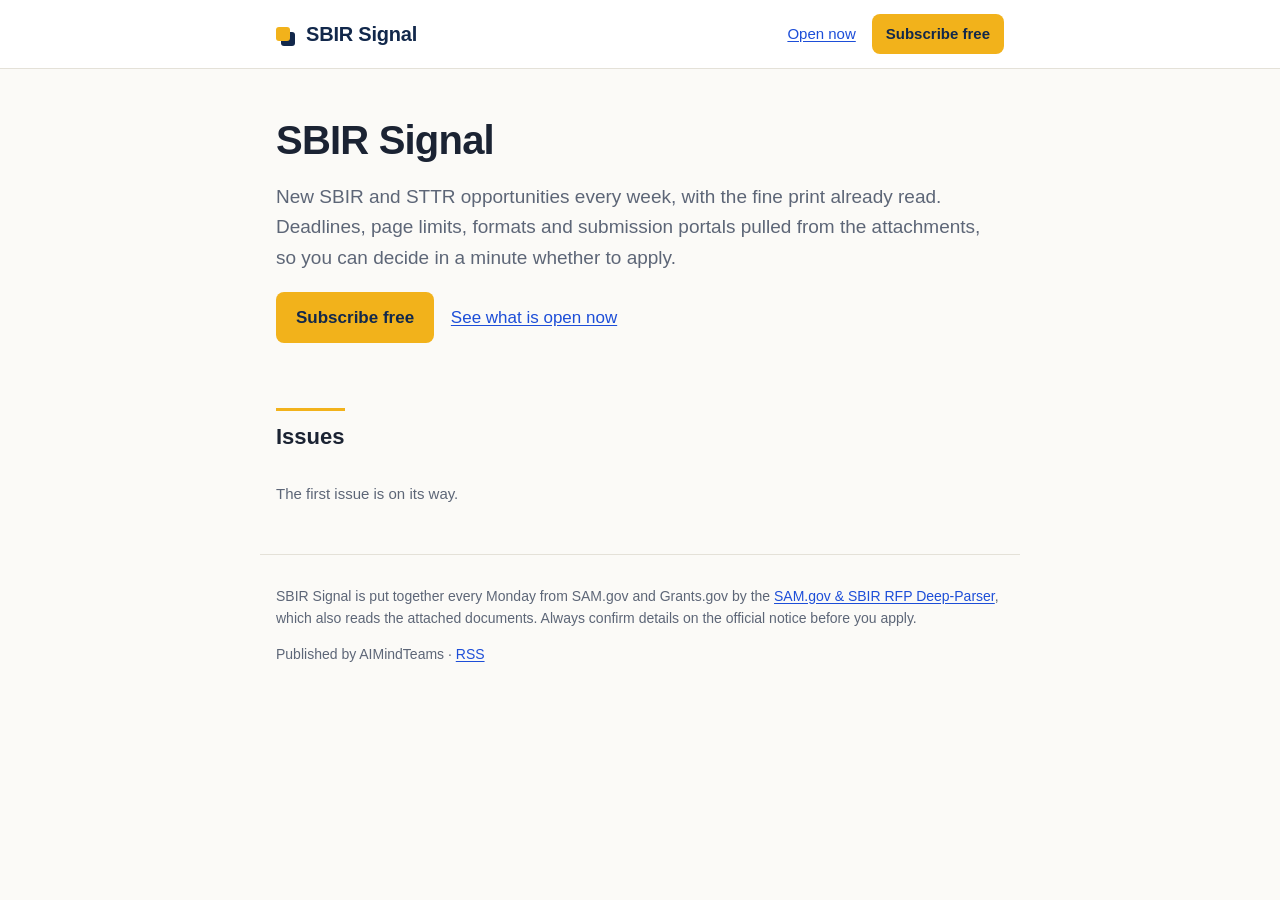
==== docs/index.html @ ce5ea1a1 "Add starter web archive for GitHub Pages Co-Authored-By: Claude Opus 5.5 <noreply@anthropic.com> Cla" ====
<!doctype html>
<html lang="en">
<head>
<meta charset="utf-8">
<meta name="viewport" content="width=device-width, initial-scale=1">
<title>SBIR Signal</title>
<meta name="description" content="New SBIR and STTR opportunities every week, with the fine print already read.">
<link rel="canonical" href="https://aimindteams.github.io/sbir-signal/">
<link rel="alternate" type="application/rss+xml" title="SBIR Signal" href="https://aimindteams.github.io/sbir-signal/feed.xml">
<link rel="stylesheet" href="style.css">
</head>
<body>
<header class="masthead">
  <div class="wrap masthead-row">
    <a class="brand" href="index.html"><span class="mark" aria-hidden="true"></span>SBIR Signal</a>
    <nav>
      <a href="open.html">Open now</a>
      <a class="button" href="https://sbirsignal.substack.com">Subscribe free</a>
    </nav>
  </div>
</header>
<main class="wrap">
<section class="hero">
  <h1>SBIR Signal</h1>
  <p class="lede">New SBIR and STTR opportunities every week, with the fine print already read. Deadlines, page limits, formats and submission portals pulled from the attachments, so you can decide in a minute whether to apply.</p>
  <p><a class="button big" href="https://sbirsignal.substack.com">Subscribe free</a> <a class="link" href="open.html">See what is open now</a></p>
</section>
<section>
  <h2>Issues</h2>
  <p class="muted">The first issue is on its way.</p>
</section>
</main>
<footer class="wrap footer">
  <p>SBIR Signal is put together every Monday from SAM.gov and Grants.gov by the
  <a href="https://apify.com/aimindteams/govcon-rfp-deep-parser">SAM.gov &amp; SBIR RFP Deep-Parser</a>, which also reads the attached documents.
  Always confirm details on the official notice before you apply.</p>
  <p>Published by AIMindTeams · <a href="https://aimindteams.github.io/sbir-signal/feed.xml">RSS</a></p>
</footer>
</body>
</html>
---- docs/style.css ----
:root {
  --bg: #fbfaf7;
  --surface: #ffffff;
  --text: #1b2333;
  --muted: #5d6677;
  --line: #e4e1d8;
  --brand: #12284b;
  --accent: #f2b21b;
  --link: #1d4ed8;
}
@media (prefers-color-scheme: dark) {
  :root {
    --bg: #0f1522;
    --surface: #161e2e;
    --text: #e8ebf2;
    --muted: #9aa3b5;
    --line: #283246;
    --brand: #e8ebf2;
    --accent: #f2b21b;
    --link: #8ab4ff;
  }
}
* { box-sizing: border-box; }
html { -webkit-text-size-adjust: 100%; }
body {
  margin: 0;
  background: var(--bg);
  color: var(--text);
  font: 17px/1.6 -apple-system, BlinkMacSystemFont, "Segoe UI", Roboto, "Helvetica Neue", Arial, sans-serif;
}
a { color: var(--link); text-underline-offset: 2px; }
.wrap { max-width: 760px; margin: 0 auto; padding: 0 16px; }
.masthead { border-bottom: 1px solid var(--line); background: var(--surface); }
.masthead-row { display: flex; align-items: center; justify-content: space-between; gap: 12px; padding-top: 14px; padding-bottom: 14px; flex-wrap: wrap; }
.brand { font-weight: 800; letter-spacing: -0.01em; color: var(--brand); text-decoration: none; font-size: 20px; display: inline-flex; align-items: center; gap: 10px; }
.mark { width: 14px; height: 14px; border-radius: 3px; background: var(--accent); box-shadow: 5px 5px 0 var(--brand); margin-right: 6px; }
nav { display: flex; gap: 16px; align-items: center; font-size: 15px; }
.button { display: inline-block; background: var(--accent); color: #12284b; font-weight: 700; padding: 8px 14px; border-radius: 8px; text-decoration: none; }
.button.big { padding: 12px 20px; font-size: 17px; }
.link { margin-left: 12px; }
h1 { font-size: clamp(28px, 6vw, 40px); line-height: 1.15; letter-spacing: -0.02em; margin: 32px 0 12px; }
h2 { font-size: 22px; margin: 40px 0 12px; padding-top: 8px; border-top: 3px solid var(--accent); display: inline-block; }
h3.group { font-size: 15px; text-transform: uppercase; letter-spacing: 0.08em; color: var(--muted); margin: 28px 0 8px; }
h4 { font-size: 18px; line-height: 1.35; margin: 0 0 4px; }
.kicker { text-transform: uppercase; letter-spacing: 0.1em; font-size: 13px; color: var(--muted); margin: 32px 0 0; }
.kicker + h1 { margin-top: 6px; }
.lede { font-size: 19px; color: var(--muted); }
.muted { color: var(--muted); font-size: 15px; }
.stats { display: flex; gap: 12px; flex-wrap: wrap; padding: 0; list-style: none; margin: 16px 0 0; }
.stats li { background: var(--surface); border: 1px solid var(--line); border-radius: 10px; padding: 10px 14px; font-size: 15px; }
.stats strong { font-size: 22px; display: block; line-height: 1.1; }
.deadlines { list-style: none; padding: 0; margin: 0; }
.deadlines li { display: grid; grid-template-columns: 76px 1fr; gap: 12px; padding: 10px 0; border-bottom: 1px solid var(--line); }
.date { font-weight: 800; color: var(--brand); }
.card { background: var(--surface); border: 1px solid var(--line); border-radius: 12px; padding: 16px 18px; margin: 12px 0; }
.card p { margin: 6px 0; }
.meta { font-size: 14px; color: var(--muted); }
.facts { margin: 8px 0 0; padding-left: 20px; font-size: 15px; }
.subscribe { margin: 40px 0; padding: 20px; border-radius: 12px; background: var(--brand); color: var(--bg); display: flex; gap: 16px; align-items: center; justify-content: space-between; flex-wrap: wrap; }
.subscribe p { margin: 0; }
.archive { padding-left: 20px; }
.archive li { margin: 10px 0; }
.table-wrap { overflow-x: auto; border: 1px solid var(--line); border-radius: 12px; background: var(--surface); }
table { border-collapse: collapse; width: 100%; font-size: 15px; }
th, td { text-align: left; padding: 10px 12px; border-bottom: 1px solid var(--line); vertical-align: top; }
th { font-size: 13px; text-transform: uppercase; letter-spacing: 0.06em; color: var(--muted); }
.nowrap { white-space: nowrap; }
.footer { border-top: 1px solid var(--line); margin-top: 48px; padding-top: 16px; padding-bottom: 32px; color: var(--muted); font-size: 14px; }
.hero { padding: 16px 0 8px; }
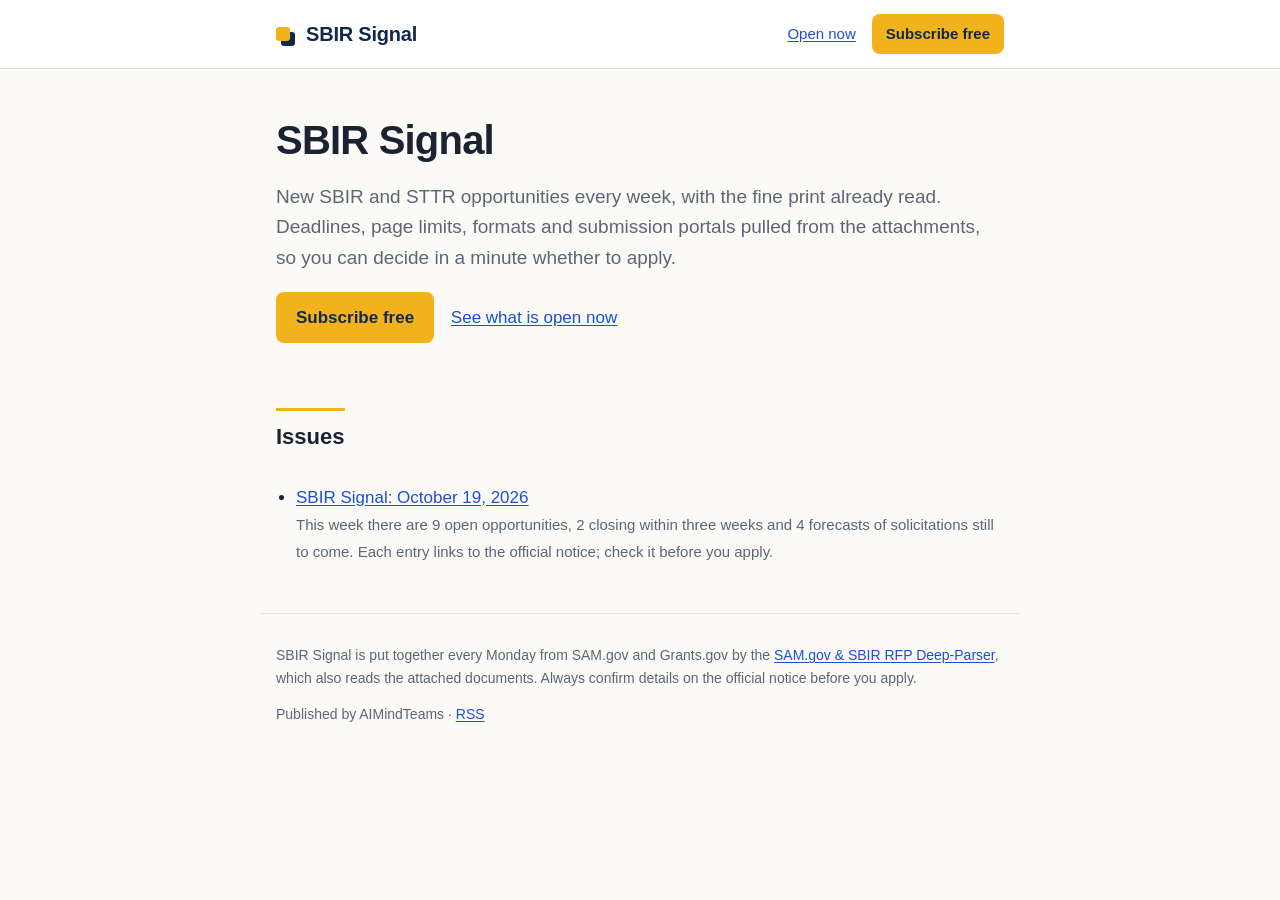
==== commit 23a98236: "Publish 2026-10-19" ====
--- a/docs/index.html
+++ b/docs/index.html
@@ -27,7 +27,9 @@
 </section>
 <section>
   <h2>Issues</h2>
-  <p class="muted">The first issue is on its way.</p>
+  <ul class="archive">
+    <li><a href="issues/2026-10-19.html">SBIR Signal: October 19, 2026</a><br><span class="muted">This week there are 9 open opportunities, 2 closing within three weeks and 4 forecasts of solicitations still to come. Each entry links to the official notice; check it before you apply.</span></li>
+  </ul>
 </section>
 </main>
 <footer class="wrap footer">
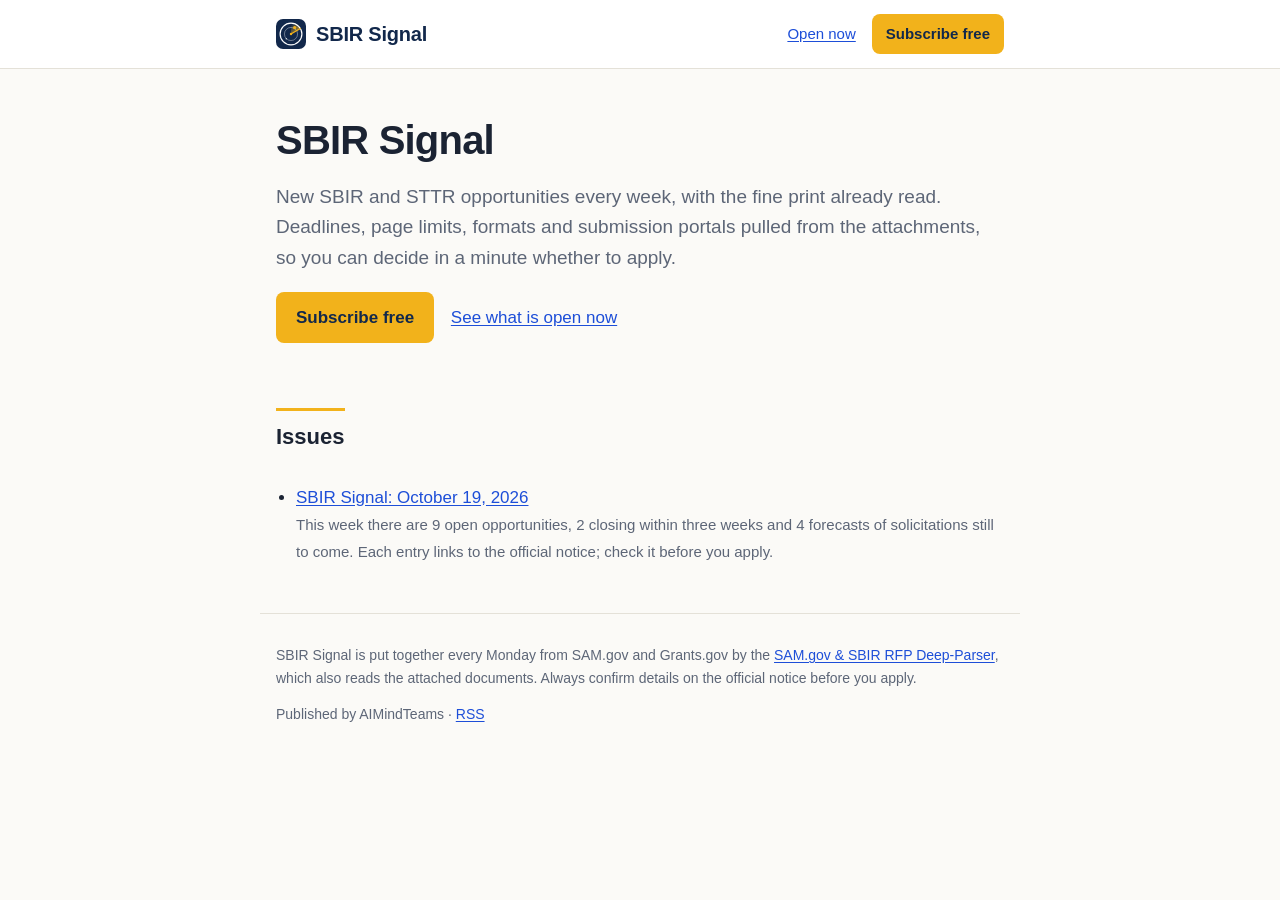
==== commit a9791a0c: "Add the SBIR Signal logo to the archive site Radar mark as favicon, header mark and social preview i" ====
--- a/docs/index.html
+++ b/docs/index.html
@@ -8,6 +8,13 @@
 <link rel="canonical" href="https://aimindteams.github.io/sbir-signal/">
 <link rel="alternate" type="application/rss+xml" title="SBIR Signal" href="https://aimindteams.github.io/sbir-signal/feed.xml">
 <link rel="stylesheet" href="style.css">
+<link rel="icon" type="image/svg+xml" href="logo.svg">
+<link rel="apple-touch-icon" href="logo.png">
+<meta property="og:site_name" content="SBIR Signal">
+<meta property="og:title" content="SBIR Signal">
+<meta property="og:description" content="New SBIR and STTR opportunities every week, with the fine print already read.">
+<meta property="og:image" content="https://aimindteams.github.io/sbir-signal/logo.png">
+<meta name="twitter:card" content="summary">
 </head>
 <body>
 <header class="masthead">
--- a/docs/style.css
+++ b/docs/style.css
@@ -33,7 +33,7 @@
 .masthead { border-bottom: 1px solid var(--line); background: var(--surface); }
 .masthead-row { display: flex; align-items: center; justify-content: space-between; gap: 12px; padding-top: 14px; padding-bottom: 14px; flex-wrap: wrap; }
 .brand { font-weight: 800; letter-spacing: -0.01em; color: var(--brand); text-decoration: none; font-size: 20px; display: inline-flex; align-items: center; gap: 10px; }
-.mark { width: 14px; height: 14px; border-radius: 3px; background: var(--accent); box-shadow: 5px 5px 0 var(--brand); margin-right: 6px; }
+.mark { width: 30px; height: 30px; border-radius: 7px; background: #12284b url(logo.svg) center / cover no-repeat; flex: none; }
 nav { display: flex; gap: 16px; align-items: center; font-size: 15px; }
 .button { display: inline-block; background: var(--accent); color: #12284b; font-weight: 700; padding: 8px 14px; border-radius: 8px; text-decoration: none; }
 .button.big { padding: 12px 20px; font-size: 17px; }
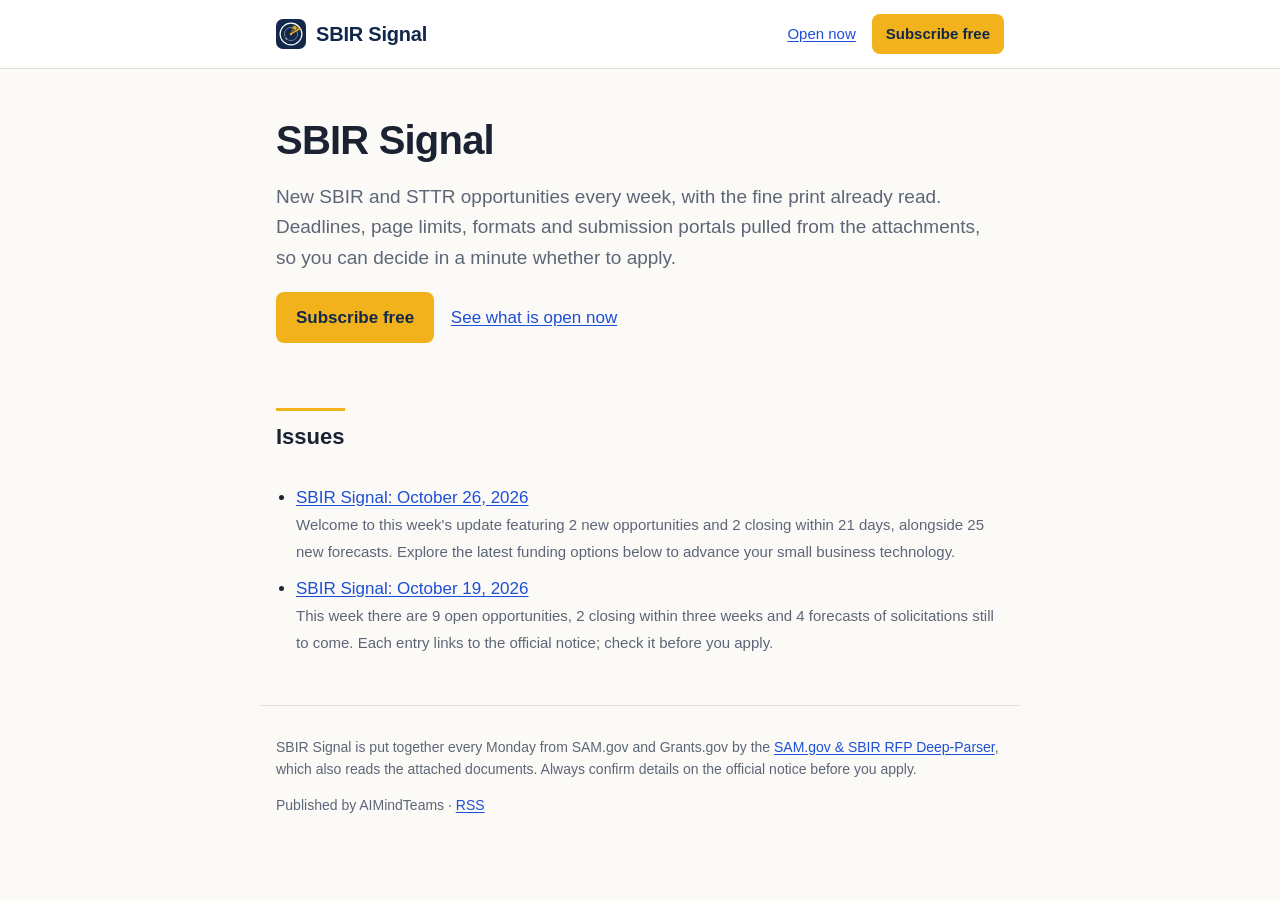
==== commit 1ce3bce7: "Publish 2026-10-26" ====
--- a/docs/index.html
+++ b/docs/index.html
@@ -35,6 +35,7 @@
 <section>
   <h2>Issues</h2>
   <ul class="archive">
+    <li><a href="issues/2026-10-26.html">SBIR Signal: October 26, 2026</a><br><span class="muted">Welcome to this week's update featuring 2 new opportunities and 2 closing within 21 days, alongside 25 new forecasts. Explore the latest funding options below to advance your small business technology.</span></li>
     <li><a href="issues/2026-10-19.html">SBIR Signal: October 19, 2026</a><br><span class="muted">This week there are 9 open opportunities, 2 closing within three weeks and 4 forecasts of solicitations still to come. Each entry links to the official notice; check it before you apply.</span></li>
   </ul>
 </section>
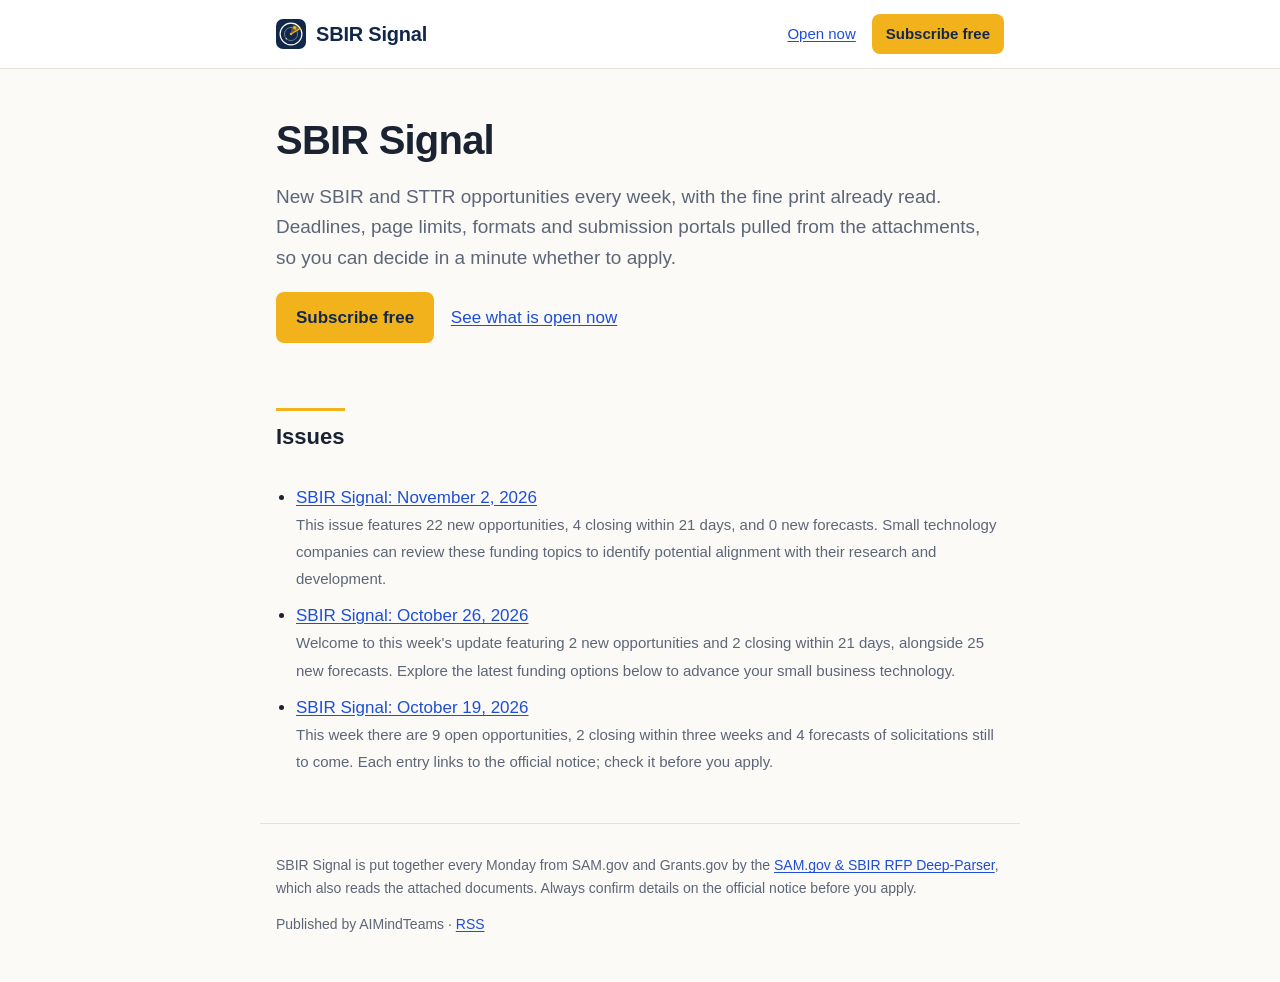
==== commit 55bf0715: "Publish 2026-11-02" ====
--- a/docs/index.html
+++ b/docs/index.html
@@ -35,6 +35,7 @@
 <section>
   <h2>Issues</h2>
   <ul class="archive">
+    <li><a href="issues/2026-11-02.html">SBIR Signal: November 2, 2026</a><br><span class="muted">This issue features 22 new opportunities, 4 closing within 21 days, and 0 new forecasts. Small technology companies can review these funding topics to identify potential alignment with their research and development.</span></li>
     <li><a href="issues/2026-10-26.html">SBIR Signal: October 26, 2026</a><br><span class="muted">Welcome to this week's update featuring 2 new opportunities and 2 closing within 21 days, alongside 25 new forecasts. Explore the latest funding options below to advance your small business technology.</span></li>
     <li><a href="issues/2026-10-19.html">SBIR Signal: October 19, 2026</a><br><span class="muted">This week there are 9 open opportunities, 2 closing within three weeks and 4 forecasts of solicitations still to come. Each entry links to the official notice; check it before you apply.</span></li>
   </ul>
